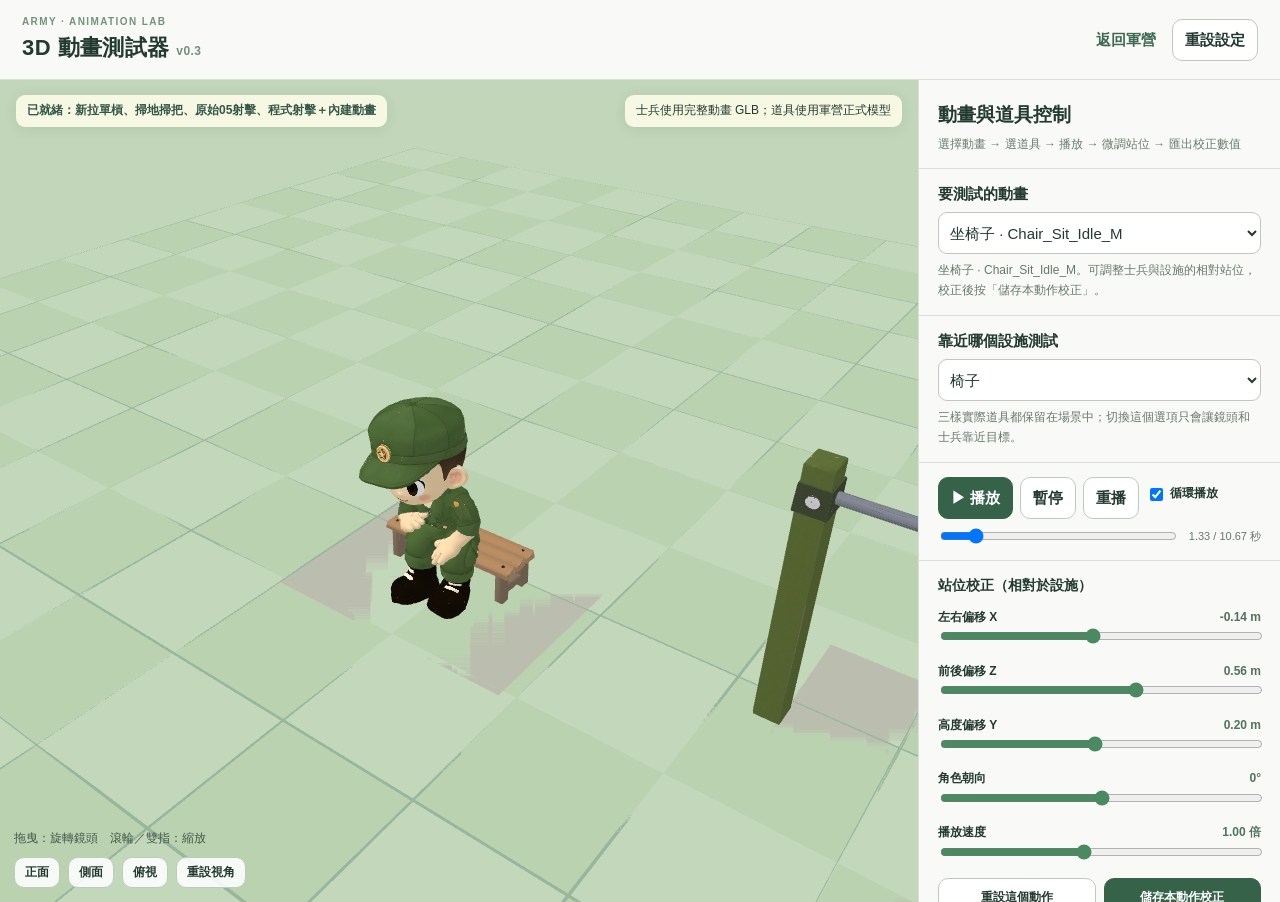
==== animation-lab.html @ aeba1485 "Add files via upload" ====
<!doctype html>
<html lang="zh-Hant">
<head>
<meta charset="utf-8">
<meta name="viewport" content="width=device-width, initial-scale=1, maximum-scale=1, viewport-fit=cover">
<meta name="theme-color" content="#e3eae0">
<title>國軍模擬器｜3D 動畫校正實驗室</title>
<link rel="stylesheet" href="./src/animation-lab/lab.css?v=114">
</head>
<body>
<div class="app">
  <header class="topbar">
    <div><div class="eyebrow">ARMY · ANIMATION LAB</div><h1>3D 動畫測試器 <span>v0.3</span></h1></div>
    <div class="head-actions"><a href="./index.html">返回軍營</a><button id="resetAll" class="light" type="button" title="只重設本測試器的校正資料">重設設定</button></div>
  </header>
  <main>
    <section class="viewer" aria-label="三維動畫測試畫面">
      <canvas id="labCanvas" aria-label="可拖動旋轉鏡頭的3D預覽"></canvas>
      <div class="viewer-top"><span id="loadStatus" class="status">正在初始化 3D 場景…</span><span id="frameInfo" class="small"></span></div>
      <div class="viewer-bottom"><div>拖曳：旋轉鏡頭　滾輪／雙指：縮放</div><div class="camera-controls"><button type="button" data-camera="front">正面</button><button type="button" data-camera="side">側面</button><button type="button" data-camera="top">俯視</button><button type="button" data-camera="reset">重設視角</button></div></div>
    </section>
    <aside class="panel">
      <div class="panel-head"><h2>動畫與道具控制</h2><p>選擇動畫 → 選道具 → 播放 → 微調站位 → 匯出校正數值</p></div>
      <div class="section"><label for="clip">要測試的動畫</label><select id="clip" disabled><option>模型載入中…</option></select><p class="hint" id="clipHint">目前會使用你提供的完整 18 組動畫模型，沒有動畫的動作暫不會偽裝成已完成。</p></div>
      <div class="section"><label for="anchor">靠近哪個設施測試</label><select id="anchor"><option value="chair">椅子</option><option value="pullup">單槓</option><option value="grenade">手榴彈投擲箱</option><option value="ground">空地</option></select><p class="hint">三樣實際道具都保留在場景中；切換這個選項只會讓鏡頭和士兵靠近目標。</p></div>
      <div class="section transport"><button id="play" class="primary" disabled>▶ 播放</button><button id="pause" disabled>暫停</button><button id="restart" disabled>重播</button><label class="check"><input id="loop" type="checkbox" checked> 循環播放</label><div class="track"><input id="timeline" type="range" min="0" max="1000" value="0" step="1" disabled><span id="timeLabel">0.00 / 0.00 秒</span></div></div>
      <div class="section"><h3>站位校正（相對於設施）</h3><div class="slider" data-key="x"><label>左右偏移 X <output id="xVal"></output></label><input id="x" type="range" min="-2.5" max="2.5" step="0.02" value="0"></div><div class="slider" data-key="z"><label>前後偏移 Z <output id="zVal"></output></label><input id="z" type="range" min="-2.5" max="2.5" step="0.02" value="0"></div><div class="slider" data-key="y"><label>高度偏移 Y <output id="yVal"></output></label><input id="y" type="range" min="-1" max="1.5" step="0.01" value="0"></div><div class="slider" data-key="yaw"><label>角色朝向 <output id="yawVal"></output></label><input id="yaw" type="range" min="-180" max="180" step="1" value="0"></div><div class="slider" data-key="speed"><label>播放速度 <output id="speedVal"></output></label><input id="speed" type="range" min="0.2" max="2" step="0.05" value="1"></div><div class="buttons"><button id="resetPose">重設這個動作</button><button id="savePose" class="primary">儲存本動作校正</button></div><p class="hint" id="saveStatus">可分別儲存每個動畫／設施組合的偏移設定。</p></div>
      <div class="section"><h3>直接測試新 GLB 動畫</h3><p class="hint">之後有新的士兵動畫模型，可以直接在這裡選擇完整 GLB 檔預覽，不需要先修改主遊戲或上傳 GitHub。須為含網格、骨架及動畫的 GLB。</p><div class="buttons"><button id="loadModelBtn">選擇新士兵 GLB</button><button id="restoreModelBtn">還原內建動畫</button></div><input type="file" id="modelFile" accept=".glb,model/gltf-binary" hidden></div>
      <div class="section"><h3>匯出／匯入校正</h3><p class="hint">輸出 JSON 留作日後實裝。這裡的修改不會影響軍營主遊戲。</p><div class="buttons"><button id="exportAll">匯出全部設定 JSON</button><button id="copyPose">複製目前數值</button><button id="importBtn">匯入 JSON</button></div><input id="importFile" type="file" accept="application/json,.json" hidden><pre id="currentJSON"></pre></div>
      <p class="footer-note">獨立實驗頁面；不修改原本的 NPC、地圖或模型設定。貼圖使用既有軍營資源，只有開啟本頁才載入動畫模型。</p>
    </aside>
  </main>
</div>
<script type="module" src="./src/animation-lab/lab.js?v=121"></script>
</body>
</html>
---- src/animation-lab/lab.css ----
:root{color-scheme:light;--ink:#233a30;--muted:#687b70;--line:#d9e1d7;--paper:#f5f7f2;--green:#3e6a53}*{box-sizing:border-box}body{margin:0;background:#e6ede4;color:var(--ink);font:15px/1.48 -apple-system,BlinkMacSystemFont,"Noto Sans TC","Microsoft JhengHei",sans-serif}.app{max-width:1650px;margin:0 auto;min-height:100dvh}.topbar{min-height:78px;padding:15px 22px;display:flex;align-items:center;justify-content:space-between;background:#f9faf7;border-bottom:1px solid var(--line)}.topbar h1{font-size:22px;letter-spacing:.02em;margin:2px 0 0}.topbar h1 span{font-size:12px;font-weight:600;color:#788b7d}.eyebrow{font-size:10px;letter-spacing:.14em;font-weight:700;color:#72937d}.head-actions,.buttons,.camera-controls{display:flex;flex-wrap:wrap;gap:8px;align-items:center}.head-actions a{color:var(--green);font-weight:700;text-decoration:none;margin-right:8px}button,select{font:inherit}button{background:#fff;border:1px solid #bccbbf;border-radius:10px;color:var(--ink);padding:9px 12px;cursor:pointer;font-weight:600}button:disabled{opacity:.42;cursor:default}button.primary{background:#366249;color:#fff;border-color:#366249}button:focus-visible,select:focus-visible,input:focus-visible{outline:3px solid #9cceac;outline-offset:2px}main{display:grid;grid-template-columns:minmax(0,1fr) 362px;min-height:calc(100dvh - 78px)}.viewer{position:relative;overflow:hidden;background:linear-gradient(#b9d5d1,#dfe9d5);min-height:560px;touch-action:none}.viewer canvas{width:100%;height:100%;position:absolute;inset:0;touch-action:none;cursor:grab}.viewer canvas:active{cursor:grabbing}.viewer-top{position:absolute;left:16px;top:15px;right:16px;display:flex;justify-content:space-between;gap:10px;pointer-events:none}.status,.small{background:#fffdebdc;border-radius:9px;padding:7px 11px;box-shadow:0 2px 14px #203c2316;font-weight:600;font-size:12px}.small{font-weight:400}.viewer-bottom{position:absolute;left:14px;right:14px;bottom:14px;display:flex;flex-direction:column;gap:9px;pointer-events:none;color:#42594b;font-size:12px}.camera-controls{pointer-events:auto}.camera-controls button{background:#ffffffde;padding:6px 10px;font-size:12px}.panel{background:#f9faf7;border-left:1px solid var(--line);height:calc(100dvh - 78px);overflow:auto;padding-bottom:25px}.panel-head{padding:21px 19px 14px}.panel-head h2{font-size:19px;margin:0}.panel-head p{color:var(--muted);font-size:12px;margin:7px 0 0}.section{padding:14px 19px;border-top:1px solid var(--line)}.section>label{display:block;font-weight:700;margin-bottom:7px}select{appearance:auto;border:1px solid #bdc9bd;border-radius:9px;background:white;width:100%;height:42px;padding:7px;color:var(--ink)}.hint{font-size:12px;color:#66786c;line-height:1.65;margin:7px 0 0}.section h3{font-size:14px;margin:0 0 13px}.transport{display:flex;flex-wrap:wrap;gap:7px}.transport .check{display:flex;gap:4px;align-items:center;font-size:12px;white-space:nowrap}.track{width:100%;display:flex;gap:10px;align-items:center}.track input{flex:1}.track span{font-size:11px;color:#66786c;white-space:nowrap}.slider{margin:12px 0}.slider label{display:flex;justify-content:space-between;font-size:12px;font-weight:600}.slider output{font-variant-numeric:tabular-nums;color:#50735d}.slider input{width:100%;accent-color:#4b8961}.buttons{align-items:stretch;margin-top:12px}.buttons button{flex:1;font-size:12px;padding:10px 7px}.footer-note{font-size:11px;color:#87978b;padding:10px 19px}pre{margin:12px 0 0;background:#e9eee8;border-radius:9px;white-space:pre-wrap;word-break:break-word;padding:12px;font:11px/1.5 ui-monospace,monospace;color:#45594c;max-height:230px;overflow:auto}@media(max-width:850px){.topbar{padding:12px 14px;min-height:66px}.topbar h1{font-size:18px}.topbar .head-actions button{display:none}main{display:flex;flex-direction:column}.viewer{height:min(55dvh,510px);min-height:300px;flex:0 0 auto}.panel{overflow:visible;height:auto;border-left:0}.viewer-top{left:9px;right:9px;top:8px}.status{max-width:74%;font-size:11px}.small{font-size:10px}.viewer-bottom{bottom:7px}.panel-head{padding:17px 15px 10px}.section{padding:13px 15px}}@media(max-width:400px){.topbar h1{font-size:17px}.viewer{height:49dvh;min-height:290px}.camera-controls button{padding:6px 8px}}
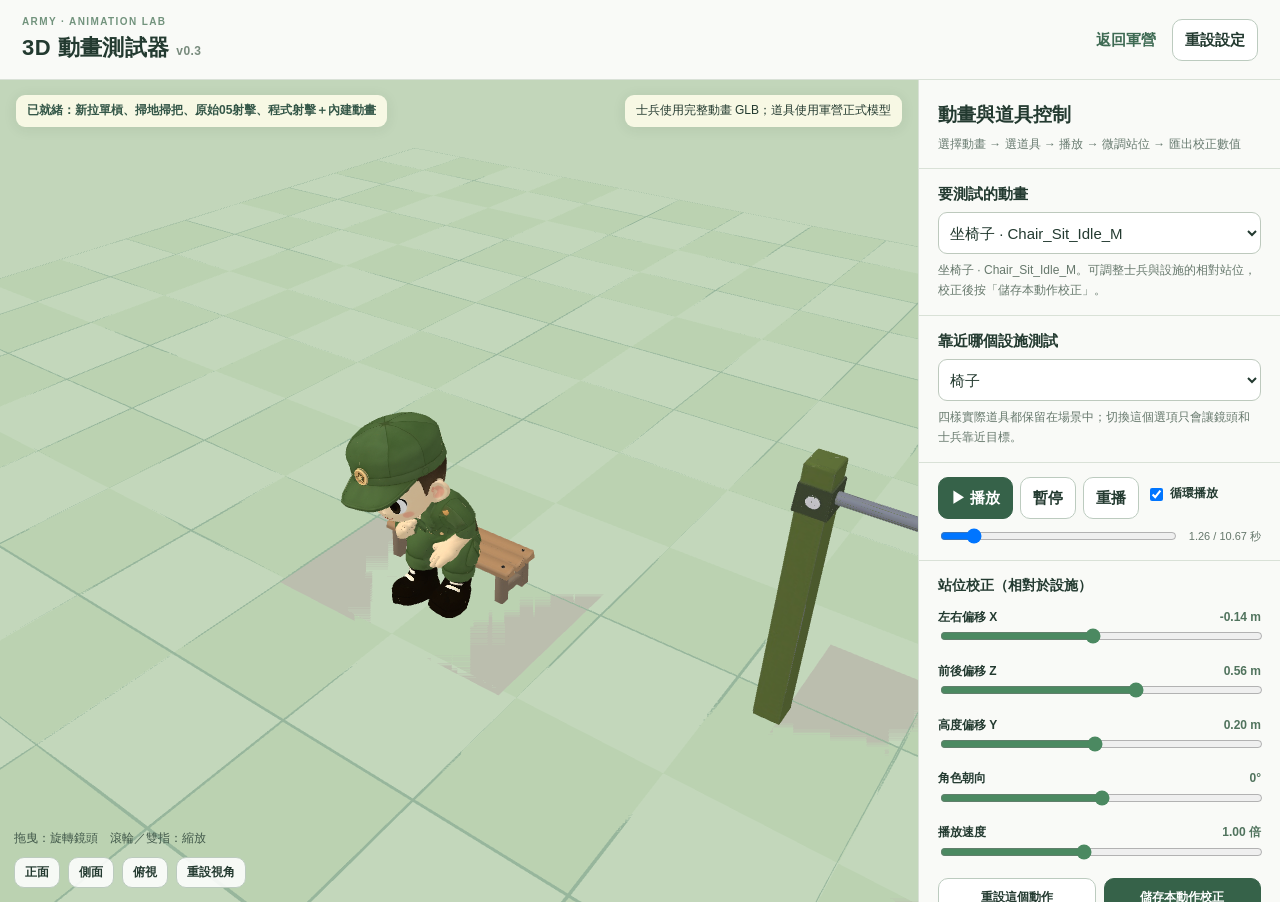
==== commit 0403426d: "Add files via upload" ====
--- a/animation-lab.html
+++ b/animation-lab.html
@@ -22,7 +22,7 @@
     <aside class="panel">
       <div class="panel-head"><h2>動畫與道具控制</h2><p>選擇動畫 → 選道具 → 播放 → 微調站位 → 匯出校正數值</p></div>
       <div class="section"><label for="clip">要測試的動畫</label><select id="clip" disabled><option>模型載入中…</option></select><p class="hint" id="clipHint">目前會使用你提供的完整 18 組動畫模型，沒有動畫的動作暫不會偽裝成已完成。</p></div>
-      <div class="section"><label for="anchor">靠近哪個設施測試</label><select id="anchor"><option value="chair">椅子</option><option value="pullup">單槓</option><option value="grenade">手榴彈投擲箱</option><option value="ground">空地</option></select><p class="hint">三樣實際道具都保留在場景中；切換這個選項只會讓鏡頭和士兵靠近目標。</p></div>
+      <div class="section"><label for="anchor">靠近哪個設施測試</label><select id="anchor"><option value="chair">椅子</option><option value="pullup">單槓</option><option value="grenade">手榴彈投擲箱</option><option value="hurdle">跨欄</option><option value="ground">空地</option></select><p class="hint">四樣實際道具都保留在場景中；切換這個選項只會讓鏡頭和士兵靠近目標。</p></div>
       <div class="section transport"><button id="play" class="primary" disabled>▶ 播放</button><button id="pause" disabled>暫停</button><button id="restart" disabled>重播</button><label class="check"><input id="loop" type="checkbox" checked> 循環播放</label><div class="track"><input id="timeline" type="range" min="0" max="1000" value="0" step="1" disabled><span id="timeLabel">0.00 / 0.00 秒</span></div></div>
       <div class="section"><h3>站位校正（相對於設施）</h3><div class="slider" data-key="x"><label>左右偏移 X <output id="xVal"></output></label><input id="x" type="range" min="-2.5" max="2.5" step="0.02" value="0"></div><div class="slider" data-key="z"><label>前後偏移 Z <output id="zVal"></output></label><input id="z" type="range" min="-2.5" max="2.5" step="0.02" value="0"></div><div class="slider" data-key="y"><label>高度偏移 Y <output id="yVal"></output></label><input id="y" type="range" min="-1" max="1.5" step="0.01" value="0"></div><div class="slider" data-key="yaw"><label>角色朝向 <output id="yawVal"></output></label><input id="yaw" type="range" min="-180" max="180" step="1" value="0"></div><div class="slider" data-key="speed"><label>播放速度 <output id="speedVal"></output></label><input id="speed" type="range" min="0.2" max="2" step="0.05" value="1"></div><div class="buttons"><button id="resetPose">重設這個動作</button><button id="savePose" class="primary">儲存本動作校正</button></div><p class="hint" id="saveStatus">可分別儲存每個動畫／設施組合的偏移設定。</p></div>
       <div class="section"><h3>直接測試新 GLB 動畫</h3><p class="hint">之後有新的士兵動畫模型，可以直接在這裡選擇完整 GLB 檔預覽，不需要先修改主遊戲或上傳 GitHub。須為含網格、骨架及動畫的 GLB。</p><div class="buttons"><button id="loadModelBtn">選擇新士兵 GLB</button><button id="restoreModelBtn">還原內建動畫</button></div><input type="file" id="modelFile" accept=".glb,model/gltf-binary" hidden></div>
@@ -31,6 +31,6 @@
     </aside>
   </main>
 </div>
-<script type="module" src="./src/animation-lab/lab.js?v=121"></script>
+<script type="module" src="./src/animation-lab/lab.js?v=120"></script>
 </body>
 </html>
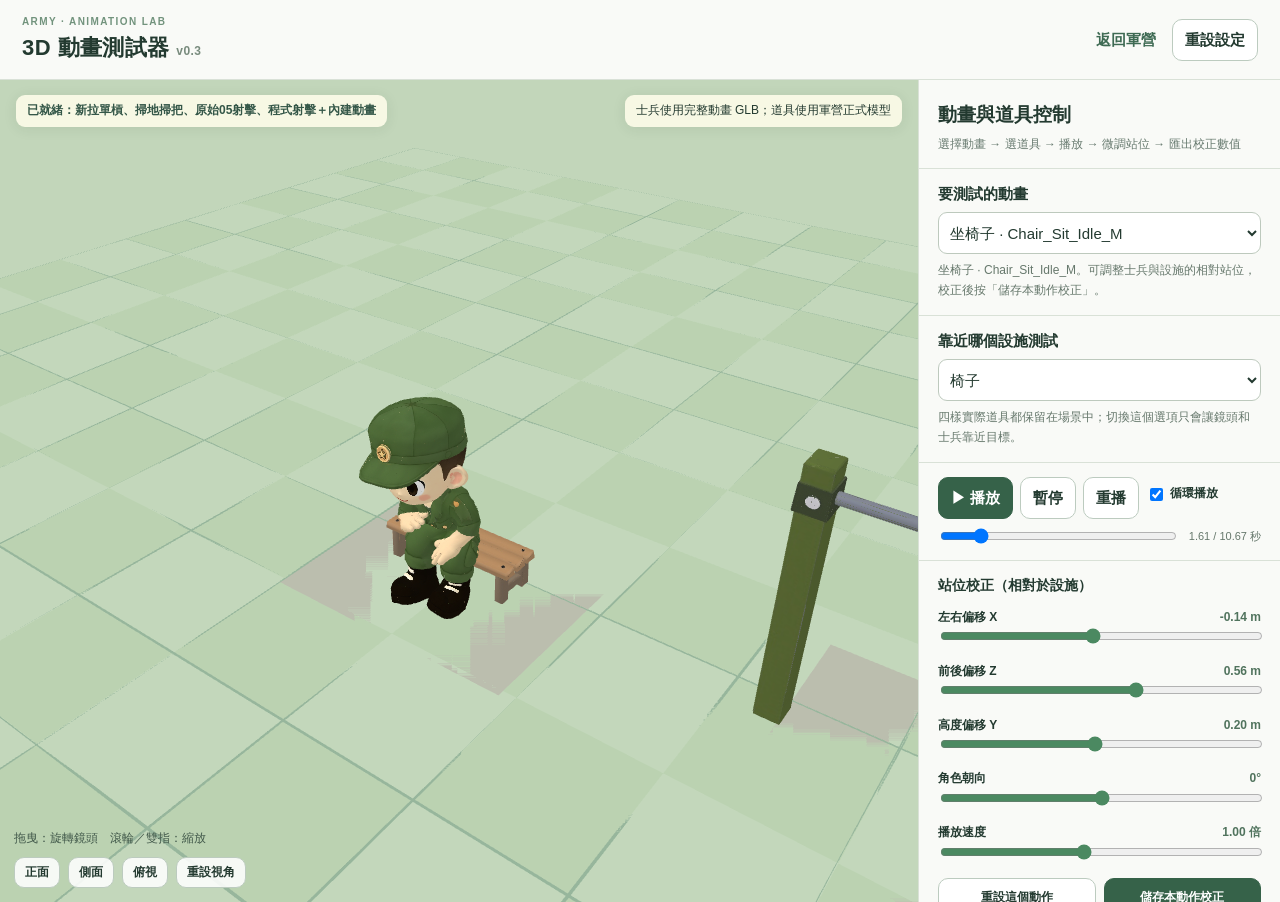
==== commit b8e78e84: "Add files via upload" ====
--- a/animation-lab.html
+++ b/animation-lab.html
@@ -31,6 +31,6 @@
     </aside>
   </main>
 </div>
-<script type="module" src="./src/animation-lab/lab.js?v=120"></script>
+<script type="module" src="./src/animation-lab/lab.js?v=125"></script>
 </body>
 </html>
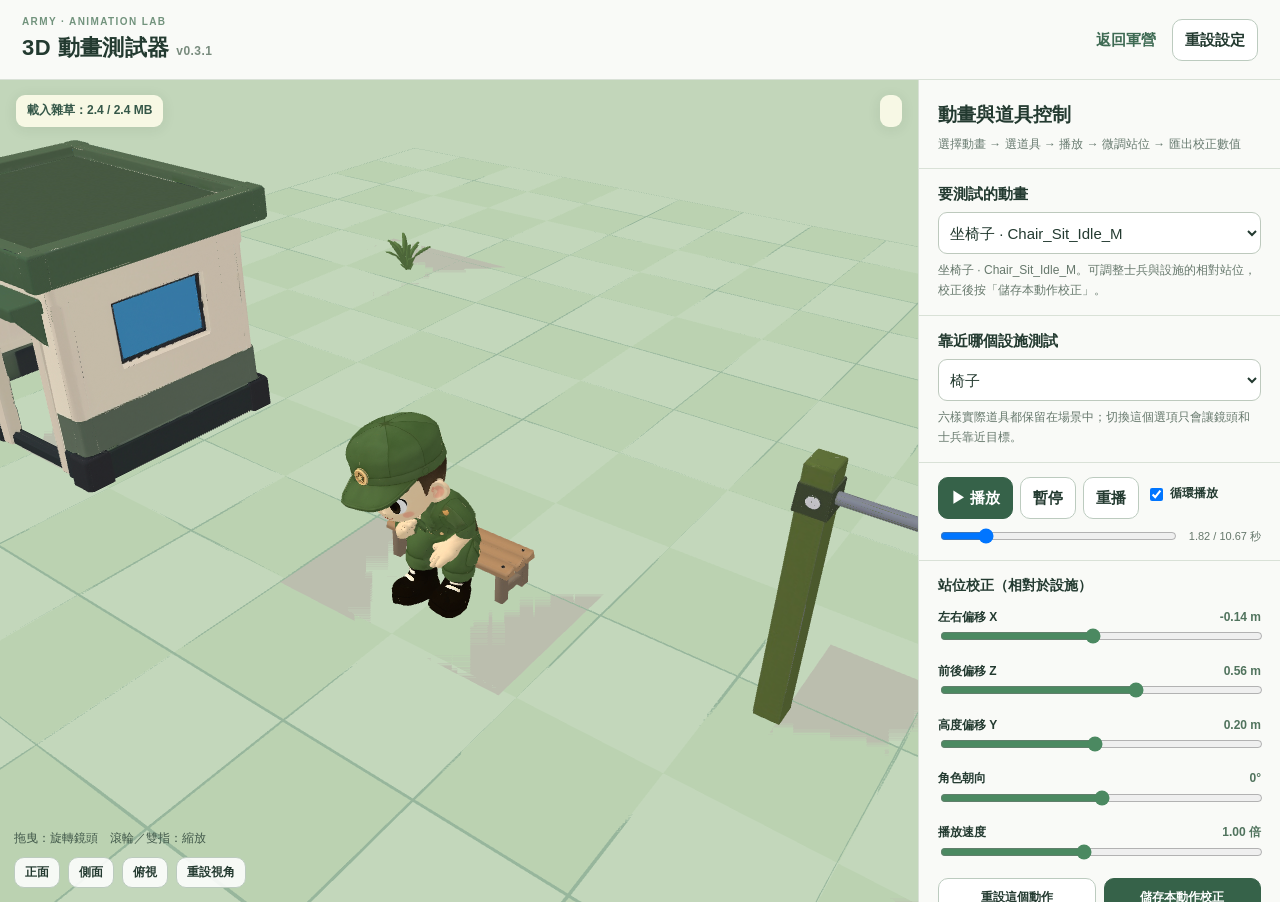
==== commit 8a6da96a: "Add files via upload" ====
--- a/animation-lab.html
+++ b/animation-lab.html
@@ -10,7 +10,7 @@
 <body>
 <div class="app">
   <header class="topbar">
-    <div><div class="eyebrow">ARMY · ANIMATION LAB</div><h1>3D 動畫測試器 <span>v0.3</span></h1></div>
+    <div><div class="eyebrow">ARMY · ANIMATION LAB</div><h1>3D 動畫測試器 <span>v0.3.1</span></h1></div>
     <div class="head-actions"><a href="./index.html">返回軍營</a><button id="resetAll" class="light" type="button" title="只重設本測試器的校正資料">重設設定</button></div>
   </header>
   <main>
@@ -22,7 +22,7 @@
     <aside class="panel">
       <div class="panel-head"><h2>動畫與道具控制</h2><p>選擇動畫 → 選道具 → 播放 → 微調站位 → 匯出校正數值</p></div>
       <div class="section"><label for="clip">要測試的動畫</label><select id="clip" disabled><option>模型載入中…</option></select><p class="hint" id="clipHint">目前會使用你提供的完整 18 組動畫模型，沒有動畫的動作暫不會偽裝成已完成。</p></div>
-      <div class="section"><label for="anchor">靠近哪個設施測試</label><select id="anchor"><option value="chair">椅子</option><option value="pullup">單槓</option><option value="grenade">手榴彈投擲箱</option><option value="hurdle">跨欄</option><option value="ground">空地</option></select><p class="hint">四樣實際道具都保留在場景中；切換這個選項只會讓鏡頭和士兵靠近目標。</p></div>
+      <div class="section"><label for="anchor">靠近哪個設施測試</label><select id="anchor"><option value="chair">椅子</option><option value="pullup">單槓</option><option value="grenade">手榴彈投擲箱</option><option value="hurdle">跨欄</option><option value="guard">哨口建築</option><option value="weed">雜草</option><option value="ground">空地</option></select><p class="hint">六樣實際道具都保留在場景中；切換這個選項只會讓鏡頭和士兵靠近目標。</p></div>
       <div class="section transport"><button id="play" class="primary" disabled>▶ 播放</button><button id="pause" disabled>暫停</button><button id="restart" disabled>重播</button><label class="check"><input id="loop" type="checkbox" checked> 循環播放</label><div class="track"><input id="timeline" type="range" min="0" max="1000" value="0" step="1" disabled><span id="timeLabel">0.00 / 0.00 秒</span></div></div>
       <div class="section"><h3>站位校正（相對於設施）</h3><div class="slider" data-key="x"><label>左右偏移 X <output id="xVal"></output></label><input id="x" type="range" min="-2.5" max="2.5" step="0.02" value="0"></div><div class="slider" data-key="z"><label>前後偏移 Z <output id="zVal"></output></label><input id="z" type="range" min="-2.5" max="2.5" step="0.02" value="0"></div><div class="slider" data-key="y"><label>高度偏移 Y <output id="yVal"></output></label><input id="y" type="range" min="-1" max="1.5" step="0.01" value="0"></div><div class="slider" data-key="yaw"><label>角色朝向 <output id="yawVal"></output></label><input id="yaw" type="range" min="-180" max="180" step="1" value="0"></div><div class="slider" data-key="speed"><label>播放速度 <output id="speedVal"></output></label><input id="speed" type="range" min="0.2" max="2" step="0.05" value="1"></div><div class="buttons"><button id="resetPose">重設這個動作</button><button id="savePose" class="primary">儲存本動作校正</button></div><p class="hint" id="saveStatus">可分別儲存每個動畫／設施組合的偏移設定。</p></div>
       <div class="section"><h3>直接測試新 GLB 動畫</h3><p class="hint">之後有新的士兵動畫模型，可以直接在這裡選擇完整 GLB 檔預覽，不需要先修改主遊戲或上傳 GitHub。須為含網格、骨架及動畫的 GLB。</p><div class="buttons"><button id="loadModelBtn">選擇新士兵 GLB</button><button id="restoreModelBtn">還原內建動畫</button></div><input type="file" id="modelFile" accept=".glb,model/gltf-binary" hidden></div>
@@ -31,6 +31,6 @@
     </aside>
   </main>
 </div>
-<script type="module" src="./src/animation-lab/lab.js?v=125"></script>
+<script type="module" src="./src/animation-lab/lab.js?v=126"></script>
 </body>
 </html>
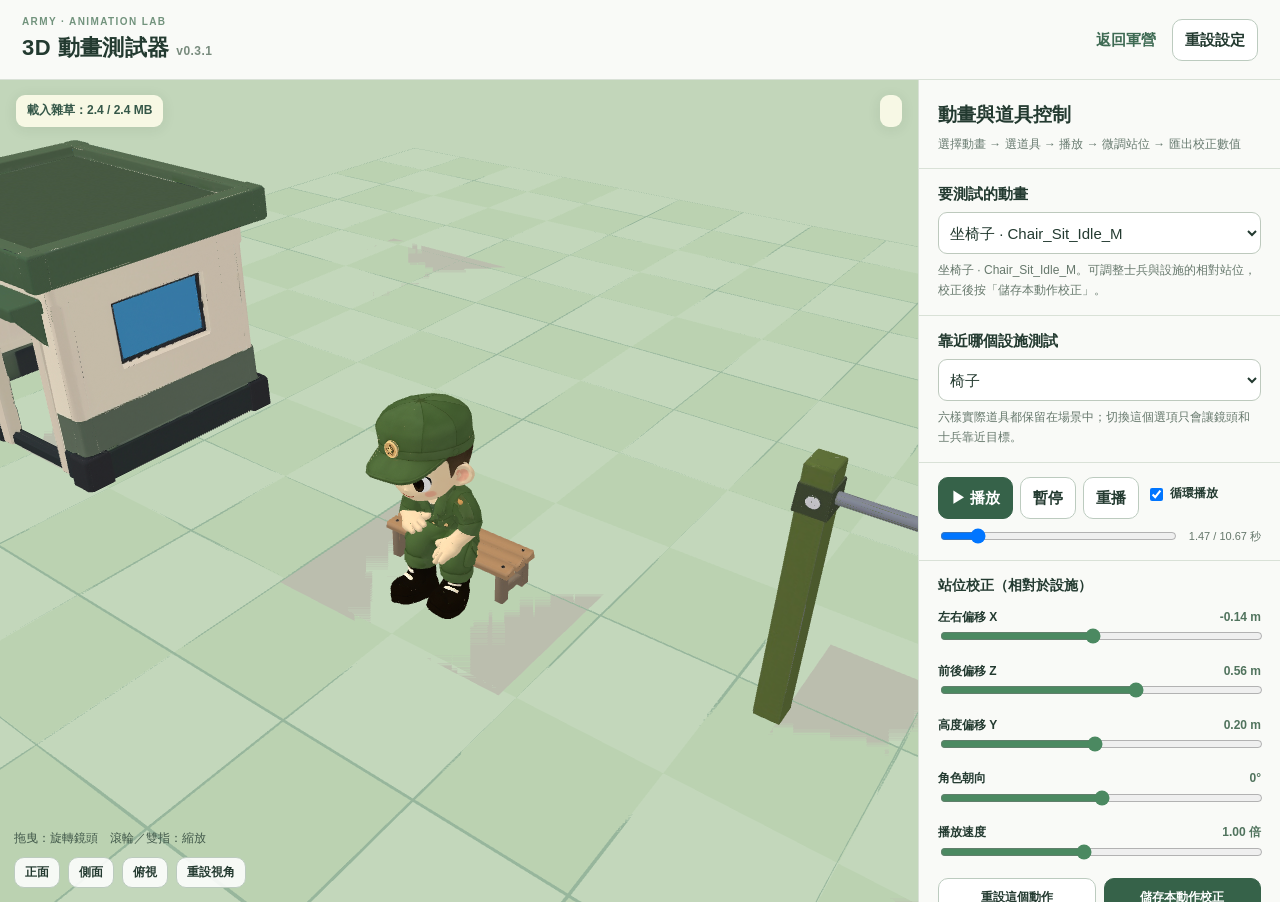
==== commit e2688435: "Add files via upload" ====
--- a/animation-lab.html
+++ b/animation-lab.html
@@ -31,6 +31,6 @@
     </aside>
   </main>
 </div>
-<script type="module" src="./src/animation-lab/lab.js?v=126"></script>
+<script type="module" src="./src/animation-lab/lab.js?v=127"></script>
 </body>
 </html>
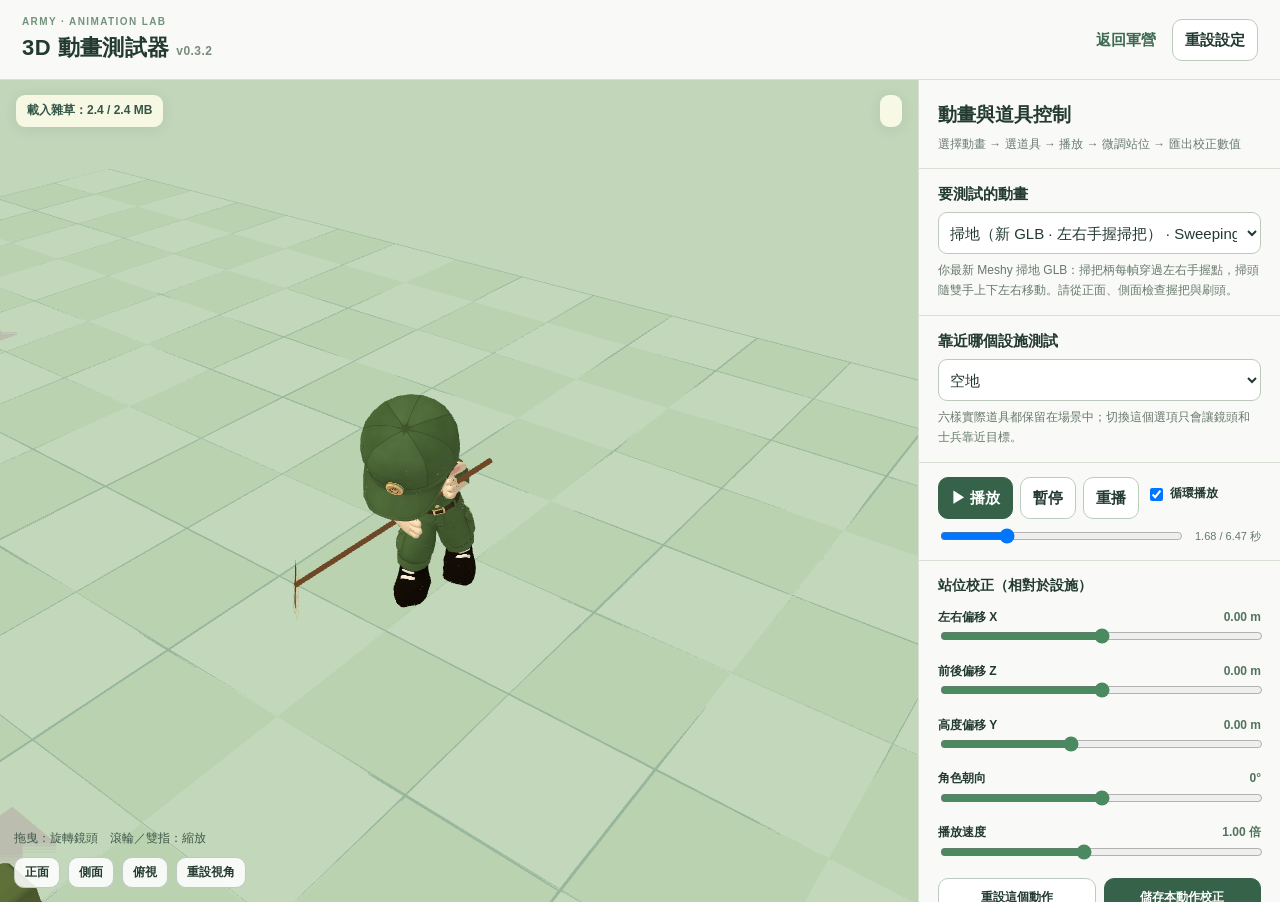
==== commit 630ec2e4: "Add files via upload" ====
--- a/animation-lab.html
+++ b/animation-lab.html
@@ -10,7 +10,7 @@
 <body>
 <div class="app">
   <header class="topbar">
-    <div><div class="eyebrow">ARMY · ANIMATION LAB</div><h1>3D 動畫測試器 <span>v0.3.1</span></h1></div>
+    <div><div class="eyebrow">ARMY · ANIMATION LAB</div><h1>3D 動畫測試器 <span>v0.3.2</span></h1></div>
     <div class="head-actions"><a href="./index.html">返回軍營</a><button id="resetAll" class="light" type="button" title="只重設本測試器的校正資料">重設設定</button></div>
   </header>
   <main>
@@ -31,6 +31,6 @@
     </aside>
   </main>
 </div>
-<script type="module" src="./src/animation-lab/lab.js?v=127"></script>
+<script type="module" src="./src/animation-lab/lab.js?v=1181"></script>
 </body>
 </html>
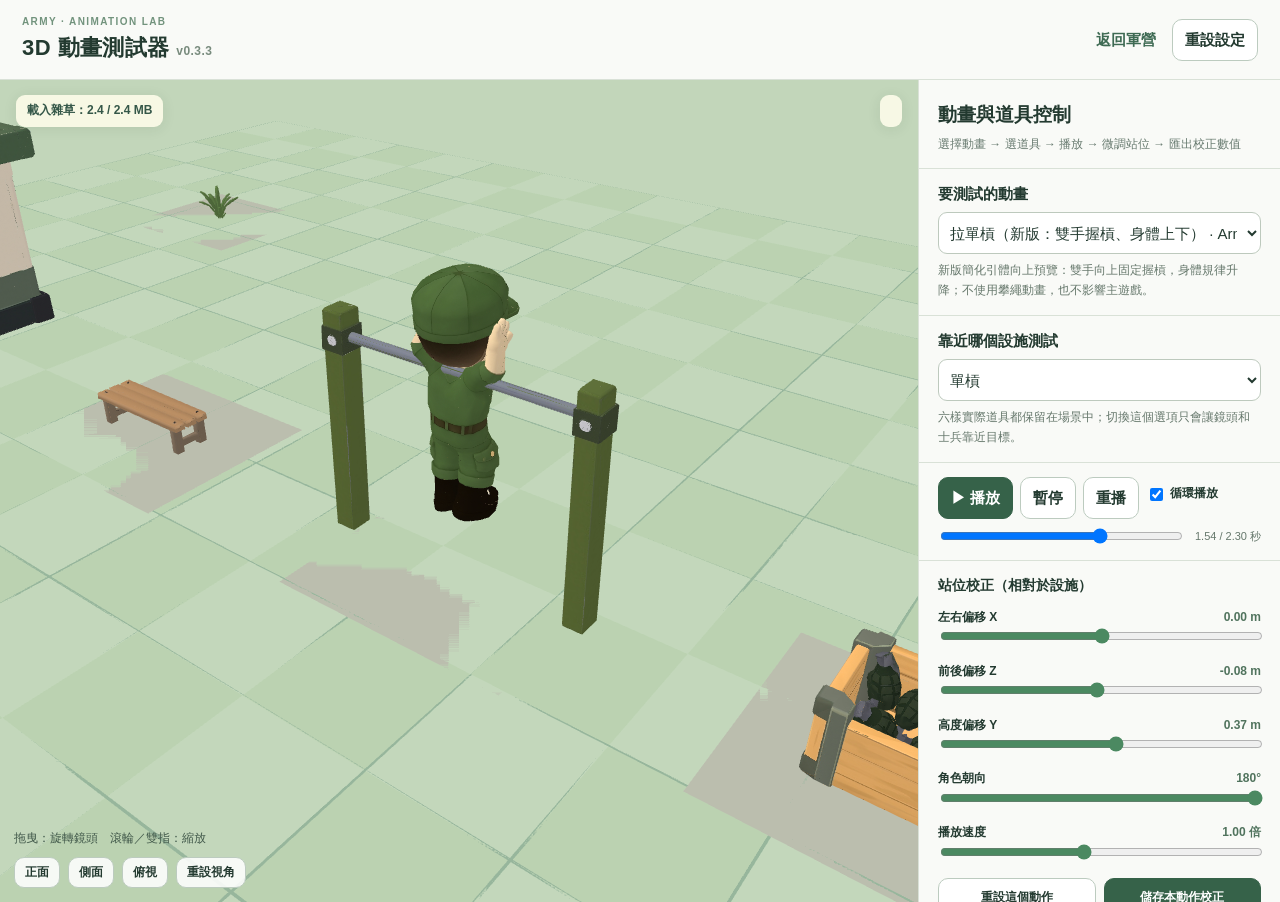
==== commit bcc63b2a: "Add files via upload" ====
--- a/animation-lab.html
+++ b/animation-lab.html
@@ -10,7 +10,7 @@
 <body>
 <div class="app">
   <header class="topbar">
-    <div><div class="eyebrow">ARMY · ANIMATION LAB</div><h1>3D 動畫測試器 <span>v0.3.2</span></h1></div>
+    <div><div class="eyebrow">ARMY · ANIMATION LAB</div><h1>3D 動畫測試器 <span>v0.3.3</span></h1></div>
     <div class="head-actions"><a href="./index.html">返回軍營</a><button id="resetAll" class="light" type="button" title="只重設本測試器的校正資料">重設設定</button></div>
   </header>
   <main>
@@ -31,6 +31,6 @@
     </aside>
   </main>
 </div>
-<script type="module" src="./src/animation-lab/lab.js?v=1181"></script>
+<script type="module" src="./src/animation-lab/lab.js?v=1201"></script>
 </body>
 </html>
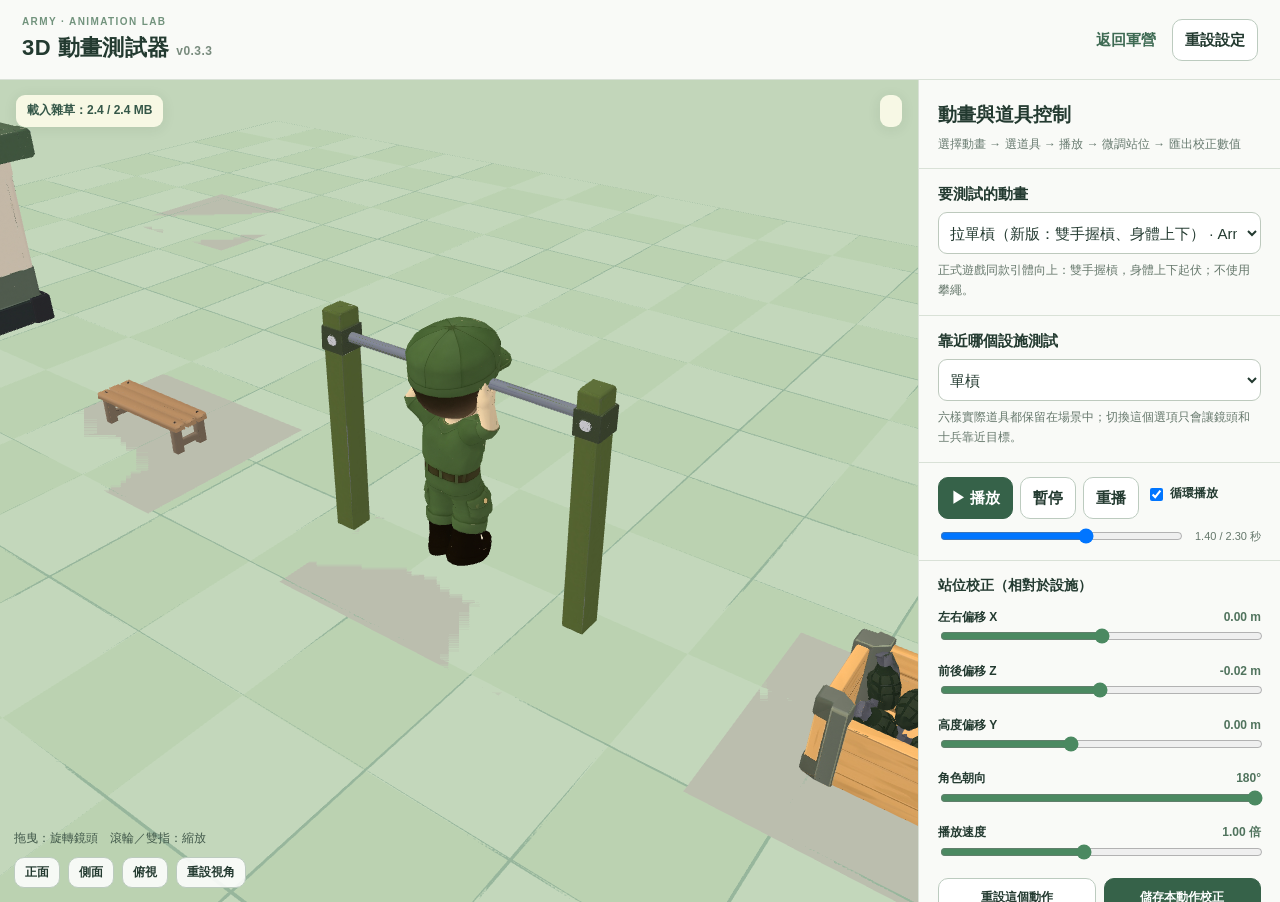
==== commit e440ca5f: "Add files via upload" ====
--- a/animation-lab.html
+++ b/animation-lab.html
@@ -31,6 +31,6 @@
     </aside>
   </main>
 </div>
-<script type="module" src="./src/animation-lab/lab.js?v=1201"></script>
+<script type="module" src="./src/animation-lab/lab.js?v=1211"></script>
 </body>
 </html>
